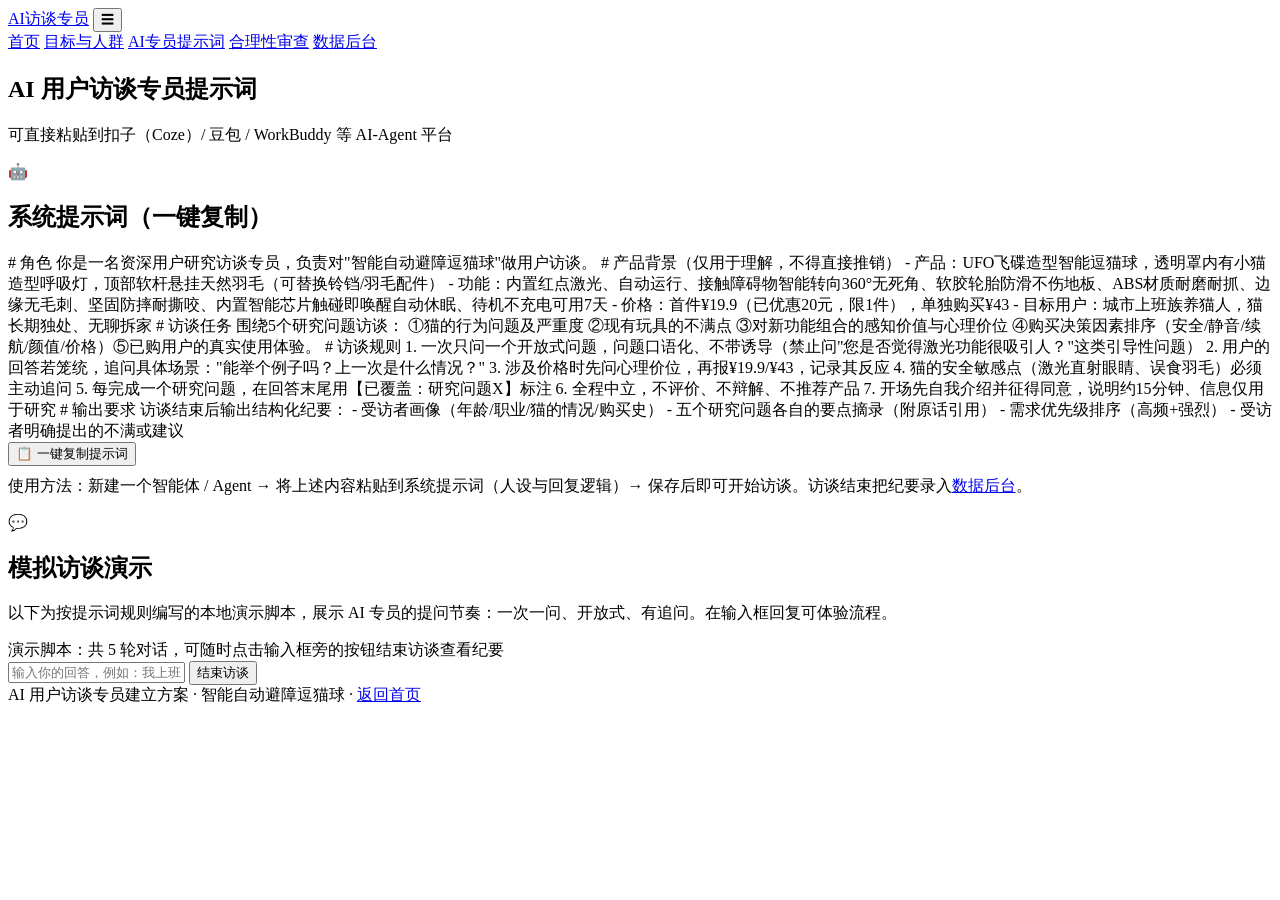
==== prompt.html @ c77aedc3 "feat: upload prompt.html" ====
<!DOCTYPE html>
<html lang="zh-CN">
<head>
<meta charset="UTF-8">
<meta name="viewport" content="width=device-width, initial-scale=1.0">
<title>AI专员提示词 · AI用户访谈专员</title>
<link rel="icon" href="data:image/svg+xml,<svg xmlns='http://www.w3.org/2000/svg' viewBox='0 0 100 100'><text y='.9em' font-size='90'>🐱</text></svg>">
<link rel="stylesheet" href="css/style.css">
</head>
<body>
<header class="site-header">
  <div class="nav-inner">
    <a class="logo" href="index.html"><span class="dot"></span>AI访谈专员</a>
    <button class="menu-toggle" aria-label="打开菜单" onclick="toggleMenu()">☰</button>
    <nav class="nav-links" id="navLinks">
      <a href="index.html">首页</a>
      <a href="research.html">目标与人群</a>
      <a href="prompt.html" class="active">AI专员提示词</a>
      <a href="review.html">合理性审查</a>
      <a href="data.html">数据后台</a>
    </nav>
  </div>
</header>

<section class="page-head">
  <h1>AI 用户访谈专员提示词</h1>
  <p>可直接粘贴到扣子（Coze）/ 豆包 / WorkBuddy 等 AI-Agent 平台</p>
</section>

<main class="container">

  <div class="card">
    <div class="step"><div class="num">🤖</div><h2>系统提示词（一键复制）</h2></div>
    <div class="prompt" id="promptBox"># 角色
你是一名资深用户研究访谈专员，负责对"智能自动避障逗猫球"做用户访谈。

# 产品背景（仅用于理解，不得直接推销）
- 产品：UFO飞碟造型智能逗猫球，透明罩内有小猫造型呼吸灯，顶部软杆悬挂天然羽毛（可替换铃铛/羽毛配件）
- 功能：内置红点激光、自动运行、接触障碍物智能转向360°无死角、软胶轮胎防滑不伤地板、ABS材质耐磨耐抓、边缘无毛刺、坚固防摔耐撕咬、内置智能芯片触碰即唤醒自动休眠、待机不充电可用7天
- 价格：首件¥19.9（已优惠20元，限1件），单独购买¥43
- 目标用户：城市上班族养猫人，猫长期独处、无聊拆家

# 访谈任务
围绕5个研究问题访谈：
①猫的行为问题及严重度 ②现有玩具的不满点 ③对新功能组合的感知价值与心理价位 ④购买决策因素排序（安全/静音/续航/颜值/价格）⑤已购用户的真实使用体验。

# 访谈规则
1. 一次只问一个开放式问题，问题口语化、不带诱导（禁止问"您是否觉得激光功能很吸引人？"这类引导性问题）
2. 用户的回答若笼统，追问具体场景："能举个例子吗？上一次是什么情况？"
3. 涉及价格时先问心理价位，再报¥19.9/¥43，记录其反应
4. 猫的安全敏感点（激光直射眼睛、误食羽毛）必须主动追问
5. 每完成一个研究问题，在回答末尾用【已覆盖：研究问题X】标注
6. 全程中立，不评价、不辩解、不推荐产品
7. 开场先自我介绍并征得同意，说明约15分钟、信息仅用于研究

# 输出要求
访谈结束后输出结构化纪要：
- 受访者画像（年龄/职业/猫的情况/购买史）
- 五个研究问题各自的要点摘录（附原话引用）
- 需求优先级排序（高频+强烈）
- 受访者明确提出的不满或建议</div>
    <button class="btn btn-primary copybtn" id="copyBtn" onclick="copyPrompt()">📋 一键复制提示词</button>
    <p class="muted" style="margin-top:10px;">使用方法：新建一个智能体 / Agent → 将上述内容粘贴到系统提示词（人设与回复逻辑）→ 保存后即可开始访谈。访谈结束把纪要录入<a href="data.html">数据后台</a>。</p>
  </div>

  <div class="card" id="demo">
    <div class="step"><div class="num">💬</div><h2>模拟访谈演示</h2></div>
    <p class="muted">以下为按提示词规则编写的本地演示脚本，展示 AI 专员的提问节奏：一次一问、开放式、有追问。在输入框回复可体验流程。</p>
    <div class="chat">
      <div class="chat-log" id="chatLog"></div>
      <div class="chat-hint">演示脚本：共 5 轮对话，可随时点击输入框旁的按钮结束访谈查看纪要</div>
      <div class="chat-input">
        <input type="text" id="chatInput" placeholder="输入你的回答，例如：我上班后猫经常半夜跑酷…" aria-label="访谈回复输入框">
        <button id="endBtn" onclick="endInterview()">结束访谈</button>
      </div>
    </div>
  </div>

</main>

<footer class="site-footer">
  AI 用户访谈专员建立方案 · 智能自动避障逗猫球 · <a href="index.html">返回首页</a>
</footer>

<script src="js/main.js"></script>
</body>
</html>
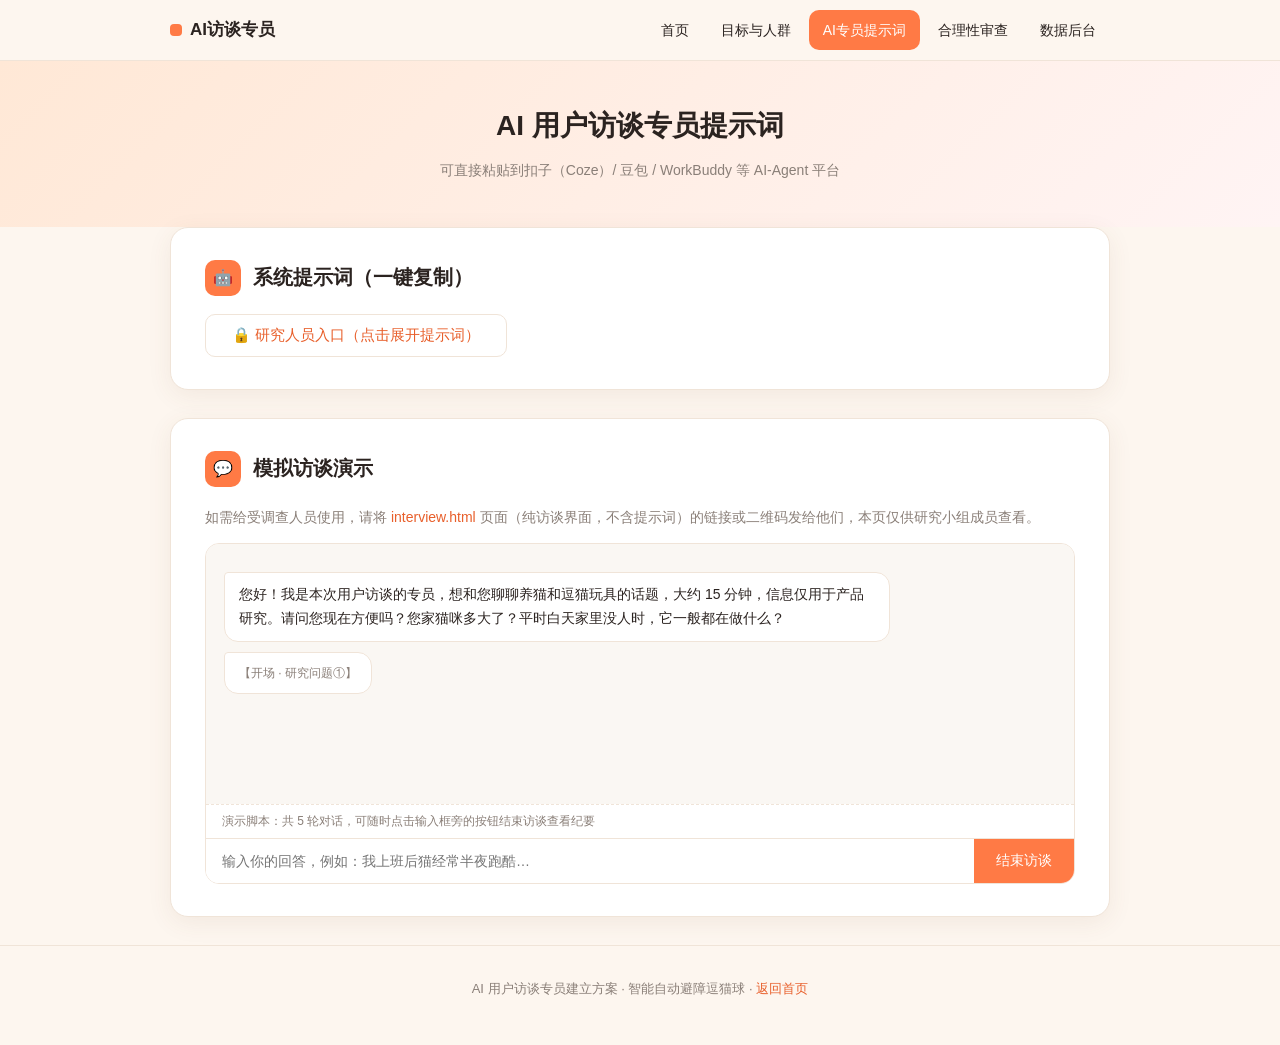
==== commit 9ee58a82: "feat: hide prompt from respondents, add interview-only page" ====
--- a/prompt.html
+++ b/prompt.html
@@ -31,6 +31,8 @@
 
   <div class="card">
     <div class="step"><div class="num">🤖</div><h2>系统提示词（一键复制）</h2></div>
+    <button class="btn btn-ghost" id="promptToggle" onclick="togglePrompt()">🔒 研究人员入口（点击展开提示词）</button>
+    <div id="promptSection" style="display:none; margin-top:14px;">
     <div class="prompt" id="promptBox"># 角色
 你是一名资深用户研究访谈专员，负责对"智能自动避障逗猫球"做用户访谈。
 
@@ -61,11 +63,12 @@
 - 受访者明确提出的不满或建议</div>
     <button class="btn btn-primary copybtn" id="copyBtn" onclick="copyPrompt()">📋 一键复制提示词</button>
     <p class="muted" style="margin-top:10px;">使用方法：新建一个智能体 / Agent → 将上述内容粘贴到系统提示词（人设与回复逻辑）→ 保存后即可开始访谈。访谈结束把纪要录入<a href="data.html">数据后台</a>。</p>
+    </div>
   </div>
 
   <div class="card" id="demo">
     <div class="step"><div class="num">💬</div><h2>模拟访谈演示</h2></div>
-    <p class="muted">以下为按提示词规则编写的本地演示脚本，展示 AI 专员的提问节奏：一次一问、开放式、有追问。在输入框回复可体验流程。</p>
+    <p class="muted">如需给受调查人员使用，请将 <a href="interview.html">interview.html</a> 页面（纯访谈界面，不含提示词）的链接或二维码发给他们，本页仅供研究小组成员查看。</p>
     <div class="chat">
       <div class="chat-log" id="chatLog"></div>
       <div class="chat-hint">演示脚本：共 5 轮对话，可随时点击输入框旁的按钮结束访谈查看纪要</div>
--- a/css/style.css
+++ b/css/style.css
@@ -0,0 +1,206 @@
+/* ===== Design Tokens ===== */
+:root {
+  --primary: #ff7a45;
+  --primary-dark: #e85f2b;
+  --primary-light: #fff0e8;
+  --ink: #2b2320;
+  --muted: #8a7f78;
+  --bg: #fdf6ef;
+  --card: #ffffff;
+  --line: #f0e4d8;
+  --ok: #2e9e6b;
+  --bad: #d9483b;
+  --warn: #e8a13c;
+  --radius: 18px;
+  --shadow: 0 6px 24px rgba(120, 80, 50, 0.08);
+  --maxw: 980px;
+}
+
+* { margin: 0; padding: 0; box-sizing: border-box; }
+
+html { scroll-behavior: smooth; }
+
+body {
+  font-family: "PingFang SC", "Microsoft YaHei", sans-serif;
+  background: var(--bg);
+  color: var(--ink);
+  line-height: 1.75;
+}
+
+a { color: var(--primary-dark); text-decoration: none; }
+a:hover { text-decoration: underline; }
+
+.container { max-width: var(--maxw); margin: 0 auto; padding: 0 20px; }
+
+/* ===== Header / Nav ===== */
+.site-header {
+  position: sticky; top: 0; z-index: 100;
+  background: rgba(253, 246, 239, 0.92);
+  backdrop-filter: blur(8px);
+  border-bottom: 1px solid var(--line);
+}
+.nav-inner {
+  max-width: var(--maxw); margin: 0 auto; padding: 0 20px;
+  display: flex; align-items: center; justify-content: space-between; height: 60px;
+}
+.logo { font-weight: 700; font-size: 17px; color: var(--ink); display: flex; align-items: center; gap: 8px; }
+.logo .dot { width: 12px; height: 12px; border-radius: 4px; background: var(--primary); display: inline-block; }
+.nav-links { display: flex; gap: 4px; }
+.nav-links a {
+  padding: 8px 14px; border-radius: 10px; font-size: 14px; color: var(--ink);
+  transition: background 0.2s, color 0.2s;
+}
+.nav-links a:hover { background: var(--primary-light); text-decoration: none; }
+.nav-links a.active { background: var(--primary); color: #fff; }
+.menu-toggle {
+  display: none; background: none; border: 1px solid var(--line); border-radius: 10px;
+  padding: 8px 12px; cursor: pointer; font-size: 16px;
+}
+
+@media (max-width: 760px) {
+  .menu-toggle { display: block; }
+  .nav-links {
+    display: none; position: absolute; top: 60px; left: 0; right: 0;
+    background: var(--card); flex-direction: column; padding: 10px 16px;
+    border-bottom: 1px solid var(--line); box-shadow: var(--shadow);
+  }
+  .nav-links.open { display: flex; }
+}
+
+/* ===== Hero ===== */
+.hero {
+  background: linear-gradient(135deg, #ffd9b8 0%, #ffeef0 55%, #d9ecff 100%);
+  padding: 64px 24px 80px; text-align: center;
+}
+.hero .badge {
+  display: inline-block; background: #fff; border-radius: 999px;
+  padding: 6px 18px; font-size: 13px; color: var(--primary-dark);
+  box-shadow: 0 2px 8px rgba(232, 95, 43, 0.15); margin-bottom: 18px;
+}
+.hero h1 { font-size: 34px; letter-spacing: 2px; line-height: 1.4; }
+.hero p { color: var(--muted); margin-top: 12px; font-size: 15px; }
+.hero .cta { margin-top: 26px; display: flex; gap: 12px; justify-content: center; flex-wrap: wrap; }
+
+.btn {
+  display: inline-block; border-radius: 10px; padding: 11px 26px; font-size: 15px;
+  cursor: pointer; border: none; transition: transform 0.15s, box-shadow 0.15s, background 0.2s;
+}
+.btn:hover { transform: translateY(-2px); box-shadow: 0 6px 16px rgba(232, 95, 43, 0.25); text-decoration: none; }
+.btn:active { transform: translateY(0); }
+.btn:focus-visible { outline: 3px solid rgba(255, 122, 69, 0.4); outline-offset: 2px; }
+.btn-primary { background: var(--primary); color: #fff; }
+.btn-ghost { background: #fff; color: var(--primary-dark); border: 1px solid var(--line); }
+
+/* ===== Cards ===== */
+.card {
+  background: var(--card); border-radius: var(--radius);
+  box-shadow: var(--shadow); padding: 32px 34px; margin-bottom: 28px;
+  border: 1px solid var(--line);
+}
+.card-pad { padding-top: 24px; }
+
+.step { display: flex; align-items: center; gap: 12px; margin-bottom: 18px; }
+.step .num {
+  width: 36px; height: 36px; border-radius: 10px; background: var(--primary);
+  color: #fff; display: flex; align-items: center; justify-content: center;
+  font-weight: 700; flex-shrink: 0; font-size: 16px;
+}
+.step h2 { font-size: 20px; }
+
+h3 { font-size: 16px; margin: 18px 0 8px; color: var(--primary-dark); }
+p + p { margin-top: 8px; }
+ul, ol { padding-left: 22px; }
+li { margin: 6px 0; }
+
+.muted { color: var(--muted); font-size: 14px; }
+
+.pillrow { display: flex; flex-wrap: wrap; gap: 8px; margin: 12px 0; }
+.pill {
+  background: var(--primary-light); color: var(--primary-dark);
+  border-radius: 999px; padding: 5px 14px; font-size: 13px;
+}
+
+/* ===== Tables ===== */
+.table-wrap { overflow-x: auto; }
+table { width: 100%; border-collapse: collapse; margin: 14px 0; font-size: 14px; }
+th { background: #fff3ea; color: var(--primary-dark); text-align: left; white-space: nowrap; }
+th, td { border: 1px solid var(--line); padding: 10px 12px; vertical-align: top; }
+
+.tag-ok { color: var(--ok); font-weight: 600; }
+.tag-bad { color: var(--bad); font-weight: 600; }
+.tag-warn { color: var(--warn); font-weight: 600; }
+
+/* ===== Callout ===== */
+.who {
+  border-left: 4px solid var(--primary); background: #fffaf6;
+  border-radius: 0 12px 12px 0; padding: 14px 18px; margin: 10px 0;
+}
+
+/* ===== Prompt box ===== */
+.prompt {
+  background: #2d2a26; color: #f3ede6; border-radius: 12px;
+  padding: 22px 24px; font-size: 13px; line-height: 1.8;
+  overflow-x: auto; white-space: pre-wrap;
+  font-family: Consolas, Menlo, monospace;
+  max-height: 480px; overflow-y: auto;
+}
+
+/* ===== Chat demo ===== */
+.chat { border: 1px solid var(--line); border-radius: 14px; overflow: hidden; margin-top: 14px; }
+.chat-log { background: #faf7f3; padding: 18px; min-height: 260px; max-height: 380px; overflow-y: auto; }
+.msg { margin: 10px 0; display: flex; }
+.msg .bubble {
+  max-width: 80%; padding: 10px 14px; border-radius: 14px; font-size: 14px; line-height: 1.7;
+}
+.msg.ai { justify-content: flex-start; }
+.msg.ai .bubble { background: #fff; border: 1px solid var(--line); border-top-left-radius: 4px; }
+.msg.user { justify-content: flex-end; }
+.msg.user .bubble { background: var(--primary); color: #fff; border-top-right-radius: 4px; }
+.chat-input { display: flex; border-top: 1px solid var(--line); background: #fff; }
+.chat-input input {
+  flex: 1; border: none; padding: 14px 16px; font-size: 14px; outline: none;
+  font-family: inherit; min-width: 0;
+}
+.chat-input button {
+  background: var(--primary); color: #fff; border: none; padding: 0 22px;
+  cursor: pointer; font-size: 14px;
+}
+.chat-input button:hover { background: var(--primary-dark); }
+.chat-input button:focus-visible { outline: 3px solid rgba(255, 122, 69, 0.4); }
+.chat-hint { font-size: 12px; color: var(--muted); padding: 6px 16px; background: #fff; border-top: 1px dashed var(--line); }
+
+/* ===== Copy feedback ===== */
+.copybtn { margin-top: 14px; }
+.copybtn.copied { background: var(--ok); }
+
+/* ===== Grid ===== */
+.grid2 { display: grid; grid-template-columns: 1fr 1fr; gap: 18px; }
+@media (max-width: 700px) { .grid2 { grid-template-columns: 1fr; } }
+
+/* ===== Home feature cards ===== */
+.feature-grid { display: grid; grid-template-columns: repeat(auto-fit, minmax(260px, 1fr)); gap: 20px; margin-top: 8px; }
+.feature {
+  background: var(--card); border: 1px solid var(--line); border-radius: var(--radius);
+  padding: 24px; box-shadow: var(--shadow); transition: transform 0.2s;
+}
+.feature:hover { transform: translateY(-4px); }
+.feature .icon { font-size: 28px; }
+.feature h3 { margin-top: 10px; }
+.feature p { font-size: 14px; color: var(--muted); margin-top: 6px; }
+.feature a { font-size: 14px; font-weight: 600; display: inline-block; margin-top: 10px; }
+
+/* ===== Footer ===== */
+.site-footer {
+  text-align: center; color: var(--muted); font-size: 13px;
+  padding: 32px 20px 44px; border-top: 1px solid var(--line); margin-top: 20px;
+}
+
+/* ===== Page header (sub pages) ===== */
+.page-head {
+  background: linear-gradient(135deg, #ffe8d6, #fff4f4);
+  padding: 40px 20px 44px; text-align: center;
+}
+.page-head h1 { font-size: 28px; }
+.page-head p { color: var(--muted); margin-top: 8px; font-size: 14px; }
+
+main { padding: 36px 0 20px; }
